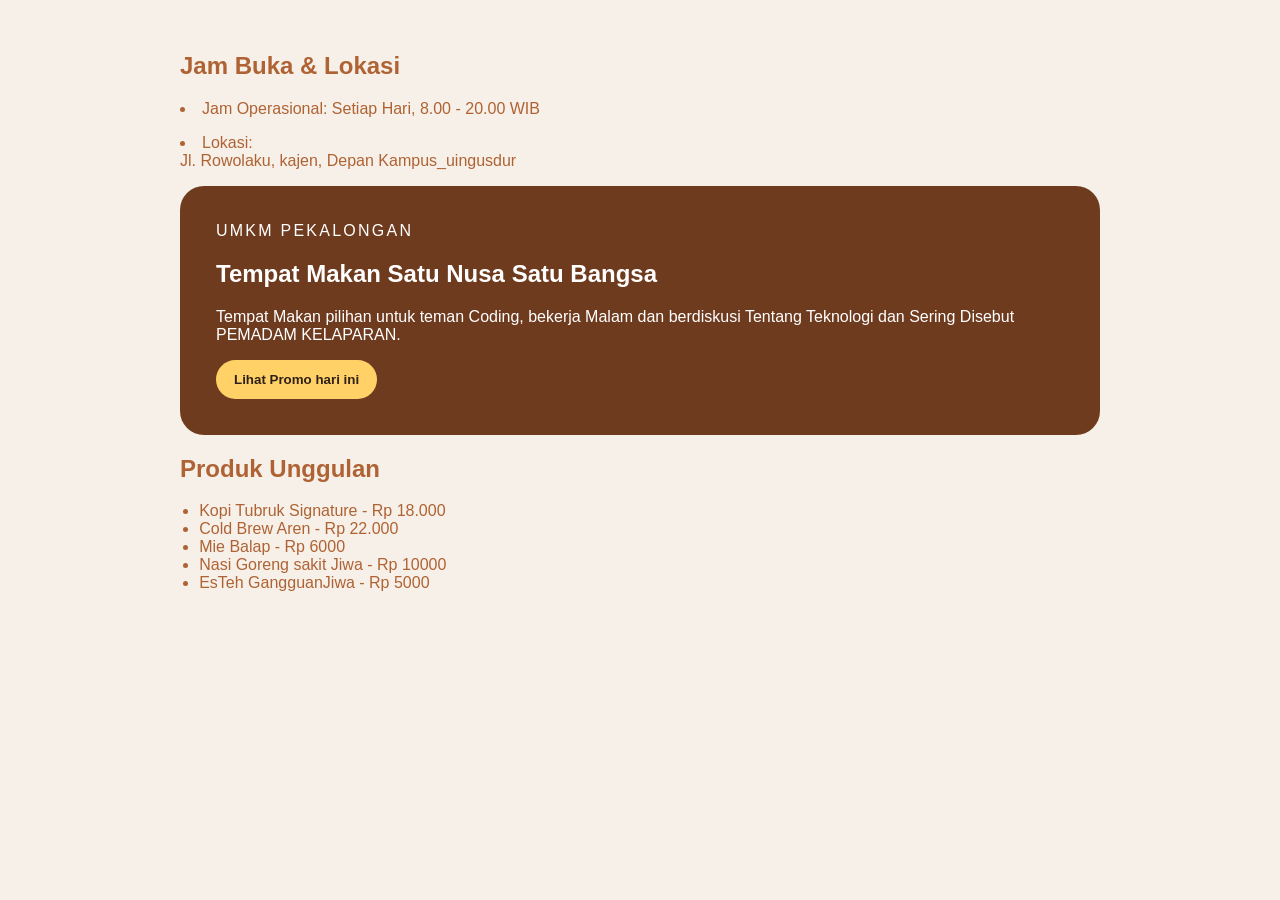
==== index.html @ de0d7c9f "Newbie" ====
<!DOCTYPE html>
<html lang="en">
<head>
    <meta charset="UTF-8">
    <meta name="viewport" content="width=device-width, initial-scale=1.0">
    <title>Tempat Makan Satu Nusa Satu Bangsa - Website UMKM</title>
    <link rel="stylesheet" href="css/style.css">
</head>
<body>
    <main class="page">
        <section aria-labelledby="lokasi-title">
            <h2 id="lokasi-title">Jam Buka & Lokasi</h2>
            <p><li>Jam Operasional: Setiap Hari, 8.00 - 20.00 WIB</li></p>
            <p><li>Lokasi:</li>Jl. Rowolaku, kajen, Depan Kampus_uingusdur</p>
         </section>

        <section class="hero">
            <p class="eyebrow">UMKM pekalongan</p>
            <h1> Tempat Makan Satu Nusa Satu Bangsa</h1>
            <p>Tempat Makan pilihan untuk teman Coding, bekerja Malam dan berdiskusi Tentang Teknologi dan Sering Disebut PEMADAM KELAPARAN.</p>
            <button id="promoButton" type="button">Lihat Promo hari ini</button>
        </section>

        <section aria-labelledby="produk-tittle">
            <h2 id="produk-tittle">Produk Unggulan</h2>
            <ul class="products">
                <li>Kopi Tubruk Signature - Rp 18.000</li>
                <li>Cold Brew Aren - Rp 22.000</li>
                <li>Mie Balap - Rp 6000</li>
                <li>Nasi Goreng sakit Jiwa - Rp 10000</li>
                <li>EsTeh GangguanJiwa - Rp 5000</li>
            </ul>
        </section>
    </main>
    <script src="js/script.js"></script>
</body>
</html>
---- css/style.css ----
body {
  margin: 0;
  color: #af6334;
  background: #f6f0e8;
  font-family: Arial, sans-serif;
}

.page {
  max-width: 920px;
  margin: 0 auto;
  padding: 32px 20px;
}

.hero {
  padding: 36px;
  color: white;
  background: #6f3b1f;
  border-radius: 24px;
}

.eyebrow {
  margin: 0 0 8px;
  letter-spacing: 0.14em;
  text-transform: uppercase;
}

.products {
  padding-left: 1.2rem;
}

button {
  padding: 12px 18px;
  color: #2f2118;
  font-weight: 700;
  cursor: pointer;
  background: #ffd166;
  border: 0;
  border-radius: 999px;
}
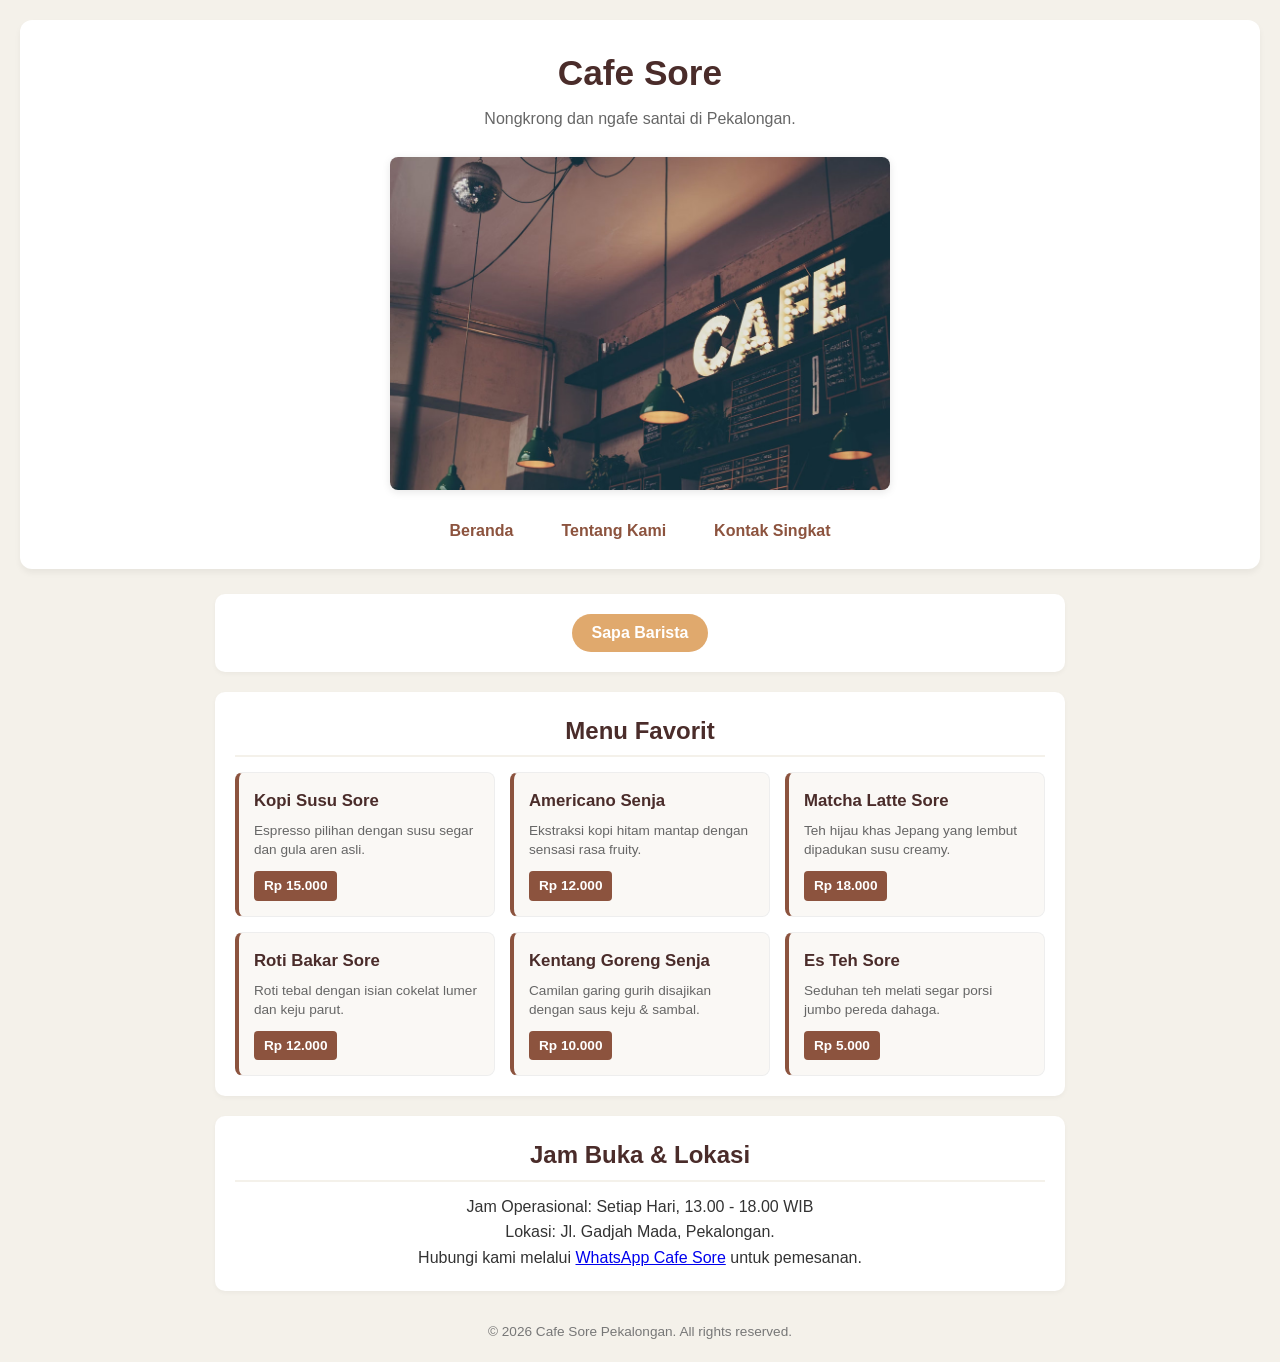
==== commit 581dd04b: "Memperbaiki folder css, js, dan tambah assets" ====
--- a/index.html
+++ b/index.html
@@ -1,37 +1,99 @@
 <!DOCTYPE html>
-<html lang="en">
+<html lang="id">
 <head>
     <meta charset="UTF-8">
     <meta name="viewport" content="width=device-width, initial-scale=1.0">
-    <title>Tempat Makan Satu Nusa Satu Bangsa - Website UMKM</title>
+    <title>Cafe Sore - Beranda</title>
+    <!-- Path diperbarui ke folder css -->
     <link rel="stylesheet" href="css/style.css">
 </head>
 <body>
-    <main class="page">
-        <section aria-labelledby="lokasi-title">
-            <h2 id="lokasi-title">Jam Buka & Lokasi</h2>
-            <p><li>Jam Operasional: Setiap Hari, 8.00 - 20.00 WIB</li></p>
-            <p><li>Lokasi:</li>Jl. Rowolaku, kajen, Depan Kampus_uingusdur</p>
-         </section>
 
-        <section class="hero">
-            <p class="eyebrow">UMKM pekalongan</p>
-            <h1> Tempat Makan Satu Nusa Satu Bangsa</h1>
-            <p>Tempat Makan pilihan untuk teman Coding, bekerja Malam dan berdiskusi Tentang Teknologi dan Sering Disebut PEMADAM KELAPARAN.</p>
-            <button id="promoButton" type="button">Lihat Promo hari ini</button>
+    <header>
+        <h1>Cafe Sore</h1>
+        <p>Nongkrong dan ngafe santai di Pekalongan.</p>
+        
+        <img src="assets/cafe.jpg" alt="Suasana interior dan meja kopi Cafe Sore Pekalongan" width="500">
+        <nav>
+            <ul>
+                <li><a href="index.html">Beranda</a></li>
+                <li><a href="tentang.html">Tentang Kami</a></li>
+                <li><a href="#profil">Kontak Singkat</a></li>
+            </ul>
+        </nav>
+    </header>
+
+    <main>
+        <section id="hero">
+            <button id="sapaButton">Sapa Barista</button>
         </section>
 
-        <section aria-labelledby="produk-tittle">
-            <h2 id="produk-tittle">Produk Unggulan</h2>
-            <ul class="products">
-                <li>Kopi Tubruk Signature - Rp 18.000</li>
-                <li>Cold Brew Aren - Rp 22.000</li>
-                <li>Mie Balap - Rp 6000</li>
-                <li>Nasi Goreng sakit Jiwa - Rp 10000</li>
-                <li>EsTeh GangguanJiwa - Rp 5000</li>
-            </ul>
+        <section id="menu">
+            <h2>Menu Favorit</h2>
+            
+            <div class="menu-grid">
+                <article class="menu-item">
+                    <h3>Kopi Susu Sore</h3>
+                    <p class="deskripsi">Espresso pilihan dengan susu segar dan gula aren asli.</p>
+                    <span class="harga">Rp 15.000</span>
+                </article>
+
+                <article class="menu-item">
+                    <h3>Americano Senja</h3>
+                    <p class="deskripsi">Ekstraksi kopi hitam mantap dengan sensasi rasa fruity.</p>
+                    <span class="harga">Rp 12.000</span>
+                </article>
+
+                <article class="menu-item">
+                    <h3>Matcha Latte Sore</h3>
+                    <p class="deskripsi">Teh hijau khas Jepang yang lembut dipadukan susu creamy.</p>
+                    <span class="harga">Rp 18.000</span>
+                </article>
+
+                <article class="menu-item">
+                    <h3>Roti Bakar Sore</h3>
+                    <p class="deskripsi">Roti tebal dengan isian cokelat lumer dan keju parut.</p>
+                    <span class="harga">Rp 12.000</span>
+                </article>
+
+                <article class="menu-item">
+                    <h3>Kentang Goreng Senja</h3>
+                    <p class="deskripsi">Camilan garing gurih disajikan dengan saus keju &amp; sambal.</p>
+                    <span class="harga">Rp 10.000</span>
+                </article>
+
+                <article class="menu-item">
+                    <h3>Es Teh Sore</h3>
+                    <p class="deskripsi">Seduhan teh melati segar porsi jumbo pereda dahaga.</p>
+                    <span class="harga">Rp 5.000</span>
+                </article>
+            </div>
+        </section>
+
+        <section id="profil">
+            <h2>Jam Buka &amp; Lokasi</h2>
+            <p>Jam Operasional: Setiap Hari, 13.00 - 18.00 WIB</p>
+            <p>Lokasi: Jl. Gadjah Mada, Pekalongan.</p>
+            <!-- Tautan WA dikoreksi agar mengarah ke nomormu -->
+            <p>Hubungi kami melalui <a href="https://wa.me/6281575019664" target="_blank" rel="noopener noreferrer">WhatsApp Cafe Sore</a> untuk pemesanan.</p>
         </section>
     </main>
+
+    <footer>
+        <p>&copy; 2026 Cafe Sore Pekalongan. All rights reserved.</p>
+    </footer>
+
+    <div id="baristaModal" class="modal">
+        <div class="modal-content">
+            <span class="close-btn" id="closeModal">&times;</span>
+           
+            <h3>Barista Cafe Sore Menyapa <img src="assets/mug-hot-solid-full.svg" alt="Ikon Kopi" class="icon-kopi"></h3>
+            <p>Halo! Selamat datang di Cafe Sore, Mau pesan kopi apa hari ini?</p>
+            <button id="okModalBtn">Siap, Mau Lihat Menu!</button>
+        </div>
+    </div>
+
+   
     <script src="js/script.js"></script>
 </body>
 </html>
--- a/css/style.css
+++ b/css/style.css
@@ -1,39 +1,233 @@
+* {
+    box-sizing: border-box;
+    margin: 0;
+    padding: 0;
+}
+
 body {
-  margin: 0;
-  color: #af6334;
-  background: #f6f0e8;
-  font-family: Arial, sans-serif;
-}
-
-.page {
-  max-width: 920px;
-  margin: 0 auto;
-  padding: 32px 20px;
-}
-
-.hero {
-  padding: 36px;
-  color: white;
-  background: #6f3b1f;
-  border-radius: 24px;
-}
-
-.eyebrow {
-  margin: 0 0 8px;
-  letter-spacing: 0.14em;
-  text-transform: uppercase;
-}
-
-.products {
-  padding-left: 1.2rem;
-}
-
-button {
-  padding: 12px 18px;
-  color: #2f2118;
-  font-weight: 700;
-  cursor: pointer;
-  background: #ffd166;
-  border: 0;
-  border-radius: 999px;
+    font-family: 'Segoe UI', Tahoma, Geneva, Verdana, sans-serif;
+    line-height: 1.6;
+    background-color: #f4f1ea;
+    color: #333;
+    padding: 20px;
+    text-align: center;
+}
+
+/* Header & Navigasi */
+header {
+    background-color: #ffffff;
+    padding: 25px;
+    border-radius: 12px;
+    box-shadow: 0 4px 6px rgba(0,0,0,0.05);
+    margin-bottom: 25px;
+}
+
+header h1 {
+    color: #4a2c2a;
+    font-size: 2.2rem;
+    margin-bottom: 5px;
+}
+
+header p {
+    color: #666;
+    margin-bottom: 15px;
+}
+
+header img {
+    border-radius: 8px;
+    max-width: 100%;
+    height: auto;
+    box-shadow: 0 2px 8px rgba(0,0,0,0.1);
+    margin: 10px 0 20px 0;
+}
+
+/* Baris Menu Navigasi */
+nav ul {
+    list-style: none;
+    display: flex;
+    justify-content: center;
+    gap: 20px;
+    padding: 0;
+}
+
+nav a {
+    text-decoration: none;
+    color: #8c533e;
+    font-weight: 600;
+    padding: 6px 14px;
+    border-radius: 6px;
+    transition: background-color 0.2s, color 0.2s;
+}
+
+nav a:hover, nav a:focus {
+    background-color: #8c533e;
+    color: #ffffff;
+    outline: none;
+}
+
+/*  Utama & Section Card */
+main {
+    max-width: 850px;
+    margin: 0 auto;
+}
+
+section {
+    background: #ffffff;
+    padding: 20px;
+    margin-bottom: 20px;
+    border-radius: 10px;
+    box-shadow: 0 2px 5px rgba(0,0,0,0.04);
+}
+
+section h2 {
+    color: #4a2c2a;
+    margin-bottom: 12px;
+    border-bottom: 2px solid #f4f1ea;
+    padding-bottom: 5px;
+}
+
+/*  Kartu Menu Favorit */
+.menu-grid {
+    display: grid;
+    grid-template-columns: repeat(auto-fit, minmax(220px, 1fr));
+    gap: 15px;
+    margin-top: 15px;
+}
+
+.menu-item {
+    background-color: #faf8f5;
+    border: 1px solid #eee;
+    border-left: 4px solid #8c533e;
+    border-radius: 8px;
+    padding: 15px;
+    text-align: left;
+    display: flex;
+    flex-direction: column;
+    justify-content: space-between;
+    transition: transform 0.2s, box-shadow 0.2s;
+}
+
+.menu-item:hover {
+    transform: translateY(-3px);
+    box-shadow: 0 4px 10px rgba(0, 0, 0, 0.08);
+}
+
+.menu-item h3 {
+    font-size: 1.05rem;
+    color: #4a2c2a;
+    margin-bottom: 6px;
+}
+
+.menu-item .deskripsi {
+    font-size: 0.85rem;
+    color: #666;
+    margin-bottom: 12px;
+    line-height: 1.4;
+}
+
+.menu-item .harga {
+    font-weight: bold;
+    color: #fff;
+    font-size: 0.85rem;
+    align-self: flex-start;
+    background: #8c533e;
+    padding: 4px 10px;
+    border-radius: 4px;
+}
+
+/* Tombol Sapa Barista */
+#sapaButton {
+    background-color: #e0a96d;
+    color: #fff;
+    border: none;
+    padding: 10px 20px;
+    font-size: 1rem;
+    font-weight: bold;
+    border-radius: 20px;
+    cursor: pointer;
+    transition: background-color 0.2s;
+}
+
+#sapaButton:hover, #sapaButton:focus {
+    background-color: #c88a4b;
+    outline: 2px solid #4a2c2a;
+}
+
+/* Footer */
+footer {
+    margin-top: 30px;
+    font-size: 0.85rem;
+    color: #777;
+}
+
+/* Pop-up Modal Custom */
+.modal {
+    display: none;
+    position: fixed;
+    z-index: 1000;
+    left: 0;
+    top: 0;
+    width: 100%;
+    height: 100%;
+    background-color: rgba(0, 0, 0, 0.5);
+    backdrop-filter: blur(3px);
+}
+
+.modal-content {
+    background-color: #ffffff;
+    margin: 15% auto;
+    padding: 25px;
+    border-radius: 12px;
+    width: 90%;
+    max-width: 400px;
+    text-align: center;
+    position: relative;
+    box-shadow: 0 5px 15px rgba(0,0,0,0.3);
+    animation: popup 0.3s ease-out;
+}
+
+@keyframes popup {
+    from { transform: scale(0.8); opacity: 0; }
+    to { transform: scale(1); opacity: 1; }
+}
+
+.close-btn {
+    position: absolute;
+    right: 15px;
+    top: 10px;
+    font-size: 24px;
+    cursor: pointer;
+    color: #888;
+}
+
+.modal-content h3 {
+    color: #4a2c2a;
+    margin-bottom: 10px;
+}
+
+.modal-content p {
+    color: #555;
+    margin-bottom: 20px;
+}
+
+#okModalBtn {
+    background-color: #8c533e;
+    color: white;
+    border: none;
+    padding: 8px 16px;
+    border-radius: 6px;
+    cursor: pointer;
+    font-weight: bold;
+}
+
+#okModalBtn:hover {
+    background-color: #4a2c2a;
+}
+
+/*  ukuran ikon SVG agar sejajar dengan teks */
+.icon-kopi {
+    width: 24px;
+    height: 24px;
+    vertical-align: middle;
+    margin-left: 6px;
 }
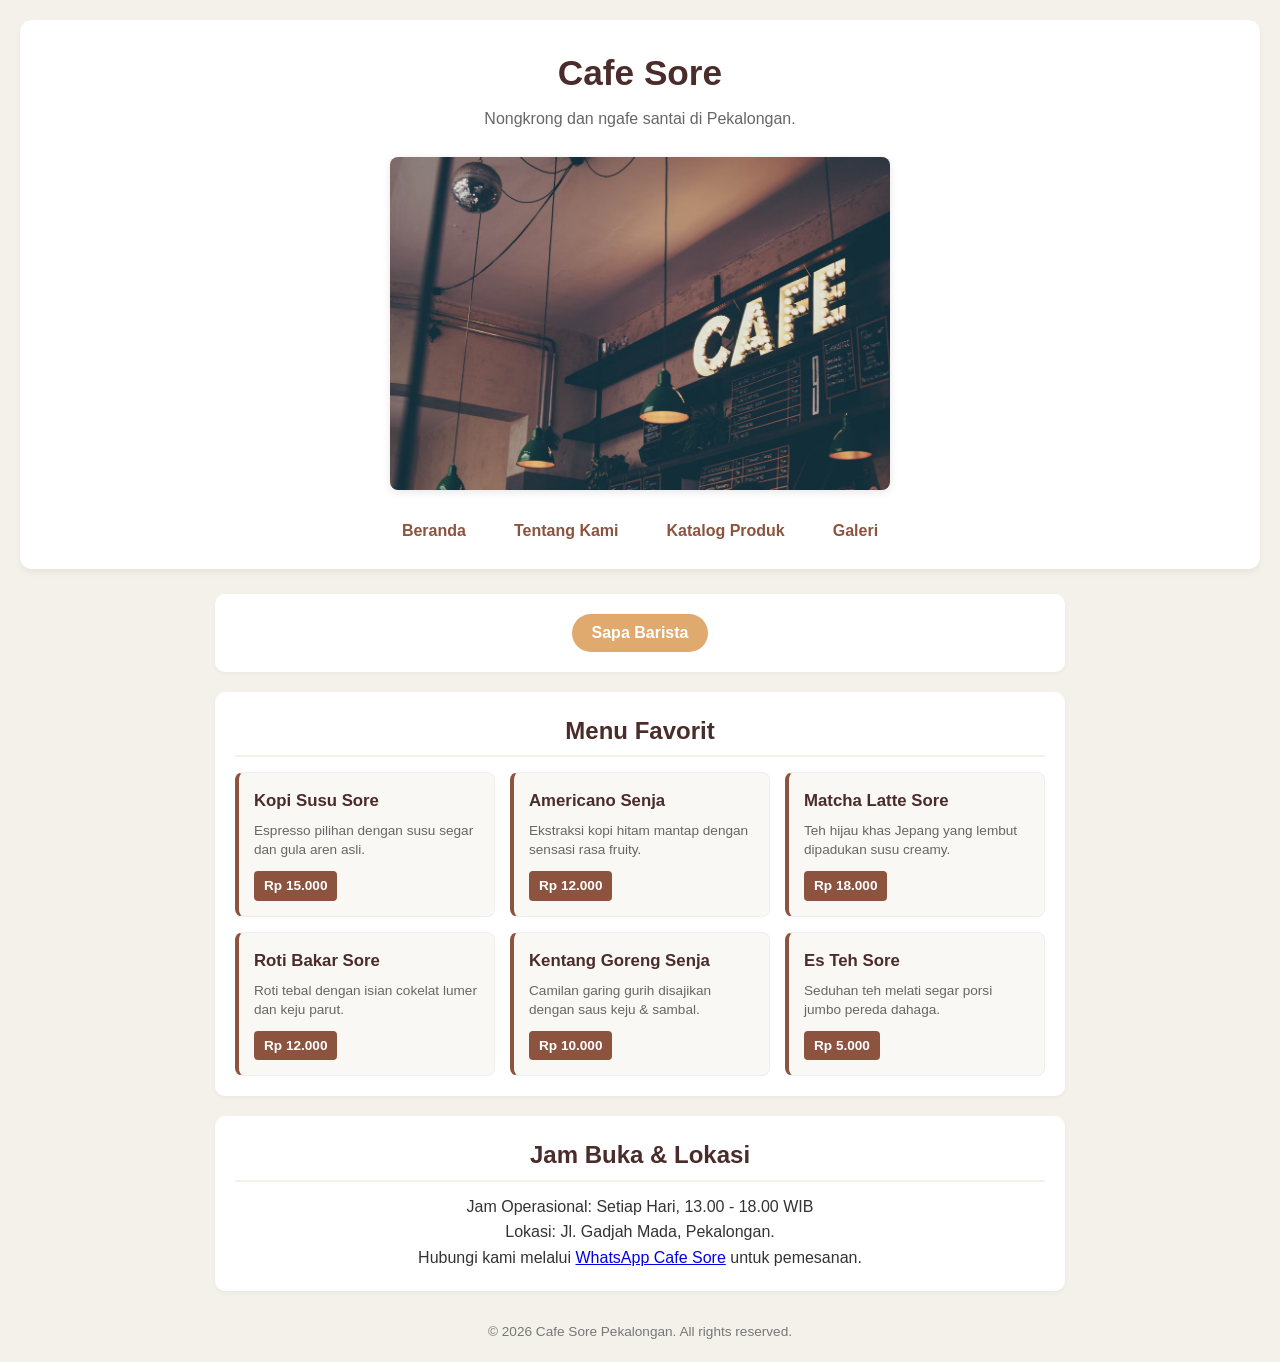
==== commit cc2d514f: "P03" ====
--- a/index.html
+++ b/index.html
@@ -4,7 +4,7 @@
     <meta charset="UTF-8">
     <meta name="viewport" content="width=device-width, initial-scale=1.0">
     <title>Cafe Sore - Beranda</title>
-    <!-- Path diperbarui ke folder css -->
+    
     <link rel="stylesheet" href="css/style.css">
 </head>
 <body>
@@ -18,7 +18,8 @@
             <ul>
                 <li><a href="index.html">Beranda</a></li>
                 <li><a href="tentang.html">Tentang Kami</a></li>
-                <li><a href="#profil">Kontak Singkat</a></li>
+                <li><a href="produk.html">Katalog Produk</a></li>
+                <li><a href="galeri.html">Galeri</a></li>
             </ul>
         </nav>
     </header>
@@ -74,8 +75,8 @@
             <h2>Jam Buka &amp; Lokasi</h2>
             <p>Jam Operasional: Setiap Hari, 13.00 - 18.00 WIB</p>
             <p>Lokasi: Jl. Gadjah Mada, Pekalongan.</p>
-            <!-- Tautan WA dikoreksi agar mengarah ke nomormu -->
-            <p>Hubungi kami melalui <a href="https://wa.me/6281575019664" target="_blank" rel="noopener noreferrer">WhatsApp Cafe Sore</a> untuk pemesanan.</p>
+           
+            <p>Hubungi kami melalui <a href="https://wa.me/6211575519664" target="_blank" rel="noopener noreferrer">WhatsApp Cafe Sore</a> untuk pemesanan.</p>
         </section>
     </main>
 
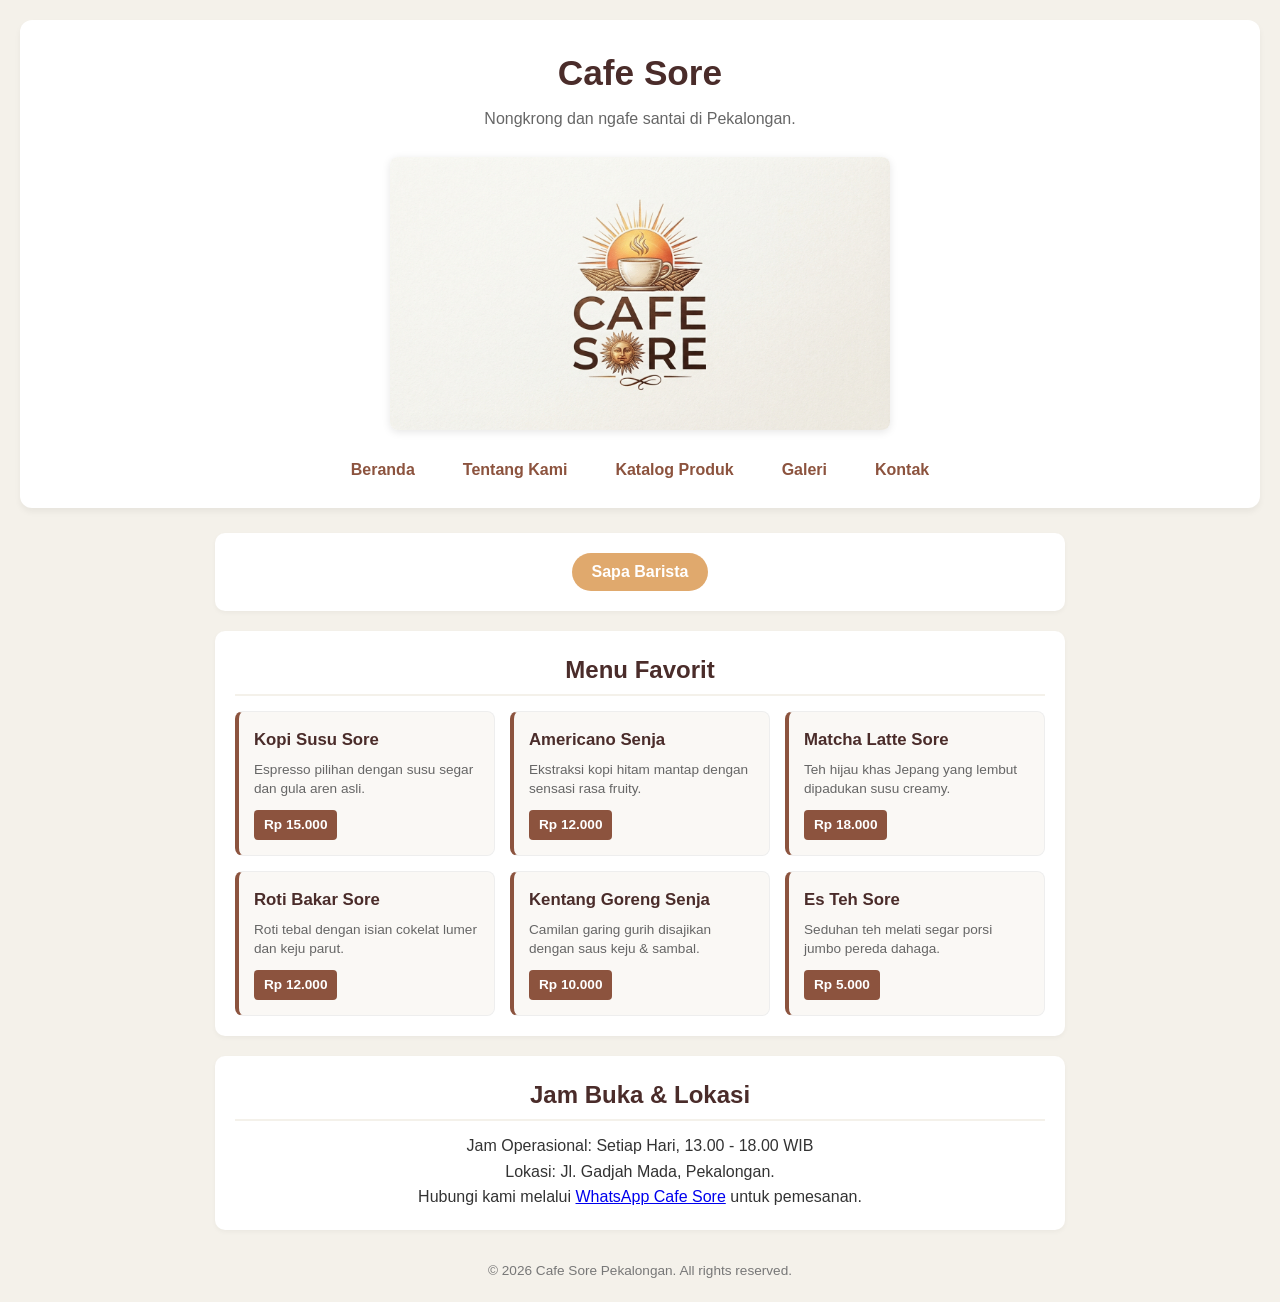
==== commit 737b54a1: "P04" ====
--- a/index.html
+++ b/index.html
@@ -13,13 +13,14 @@
         <h1>Cafe Sore</h1>
         <p>Nongkrong dan ngafe santai di Pekalongan.</p>
         
-        <img src="assets/cafe.jpg" alt="Suasana interior dan meja kopi Cafe Sore Pekalongan" width="500">
+        <img src="assets/cafeS.jpeg" alt="Suasana interior dan meja kopi Cafe Sore Pekalongan" width="500">
         <nav>
             <ul>
                 <li><a href="index.html">Beranda</a></li>
                 <li><a href="tentang.html">Tentang Kami</a></li>
                 <li><a href="produk.html">Katalog Produk</a></li>
                 <li><a href="galeri.html">Galeri</a></li>
+                <li><a href="kontak.html">Kontak</a></li> 
             </ul>
         </nav>
     </header>
@@ -94,7 +95,6 @@
         </div>
     </div>
 
-   
     <script src="js/script.js"></script>
 </body>
 </html>
--- a/css/style.css
+++ b/css/style.css
@@ -230,4 +230,76 @@
     height: 24px;
     vertical-align: middle;
     margin-left: 6px;
+}
+
+form {
+    max-width: 600px;
+    margin: 0 auto;
+    display: flex;
+    flex-direction: column;
+    gap: 15px; 
+}
+
+form div {
+    display: flex;
+    flex-direction: column;
+    text-align: left;
+}
+
+form label {
+    font-weight: bold;
+    margin-bottom: 5px;
+}
+
+form input[type="text"],
+form input[type="email"],
+form input[type="tel"],
+form textarea {
+    padding: 10px;
+    border: 1px solid #ccc;
+    border-radius: 5px;
+    font-size: 1rem;
+    width: 100%;
+    box-sizing: border-box;
+}
+
+form fieldset {
+    border: 1px solid #ccc;
+    border-radius: 5px;
+    padding: 15px;
+    margin: 10px 0;
+    text-align: left;
+}
+
+form legend {
+    font-weight: bold;
+    padding: 0 5px;
+}
+
+form fieldset div {
+    flex-direction: row;
+    align-items: center;
+    gap: 10px;
+    margin-bottom: 8px;
+}
+
+form fieldset input[type="checkbox"] {
+    width: auto;
+    margin: 0;
+}
+
+form button[type="submit"] {
+    background-color: #6f4e37; /* Warna tema cokelat kopi */
+    color: white;
+    padding: 12px;
+    border: none;
+    border-radius: 5px;
+    font-size: 1rem;
+    cursor: pointer;
+    font-weight: bold;
+    margin-top: 10px;
+}
+
+form button[type="submit"]:hover {
+    background-color: #563b28;
 }
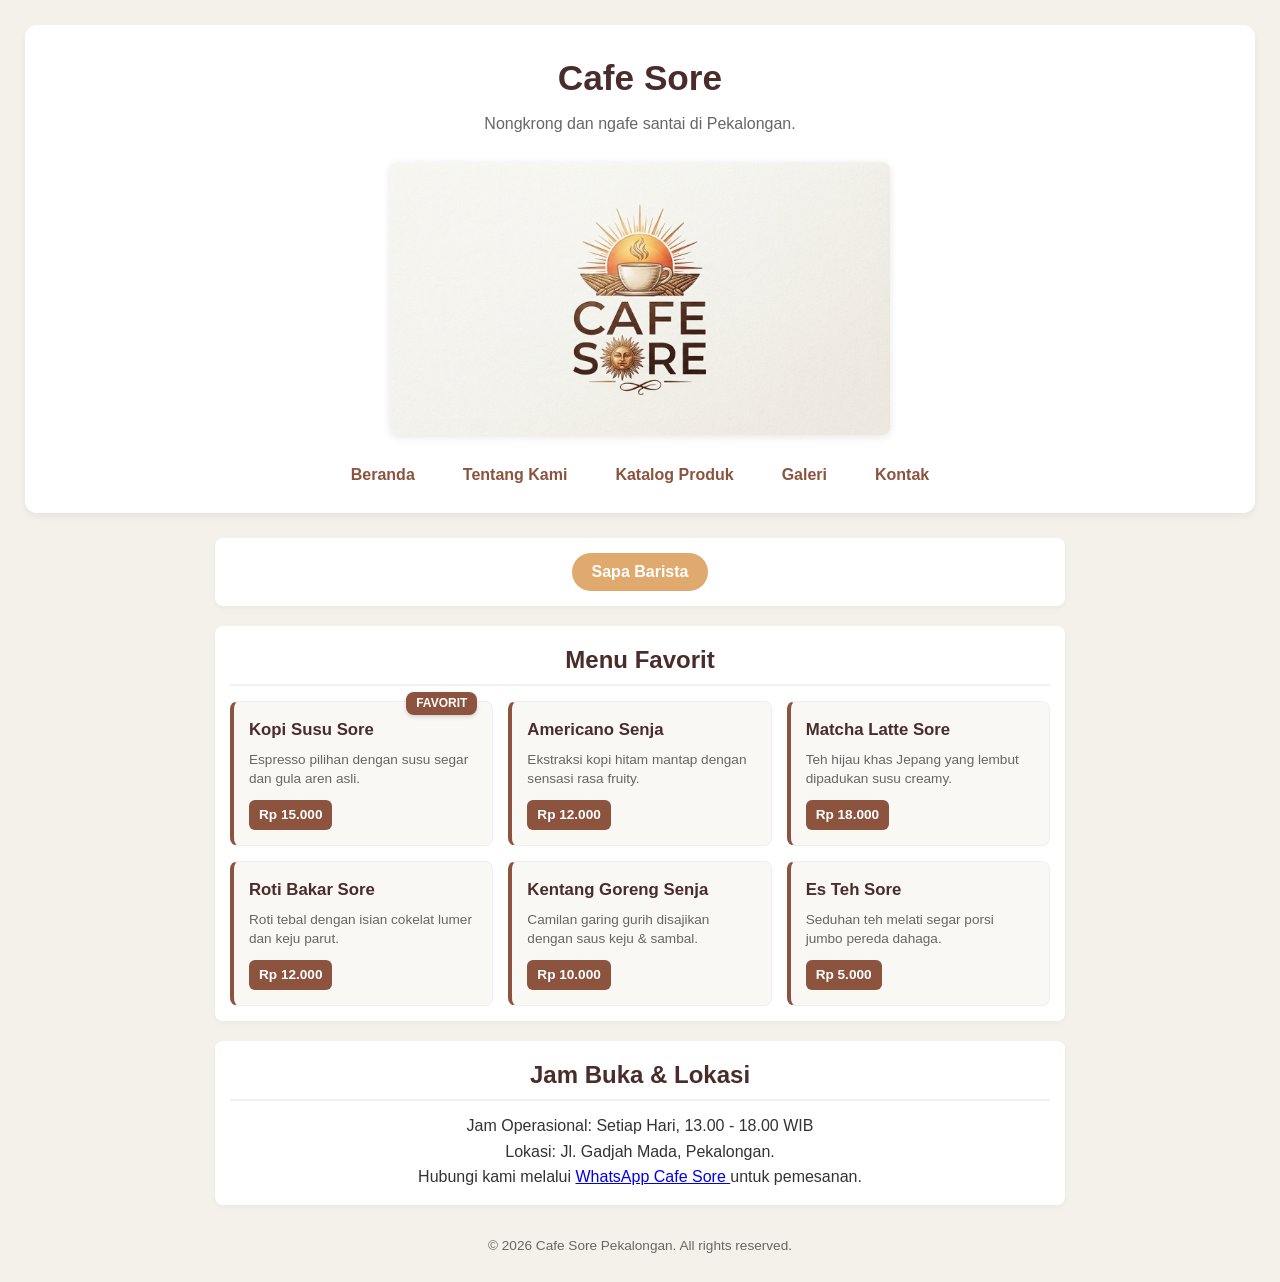
==== commit 24b2ed49: "P06" ====
--- a/index.html
+++ b/index.html
@@ -14,6 +14,7 @@
         <p>Nongkrong dan ngafe santai di Pekalongan.</p>
         
         <img src="assets/cafeS.jpeg" alt="Suasana interior dan meja kopi Cafe Sore Pekalongan" width="500">
+        
         <nav>
             <ul>
                 <li><a href="index.html">Beranda</a></li>
@@ -34,7 +35,9 @@
             <h2>Menu Favorit</h2>
             
             <div class="menu-grid">
+
                 <article class="menu-item">
+                    <span class="badge-favorit">FAVORIT</span>
                     <h3>Kopi Susu Sore</h3>
                     <p class="deskripsi">Espresso pilihan dengan susu segar dan gula aren asli.</p>
                     <span class="harga">Rp 15.000</span>
@@ -69,6 +72,7 @@
                     <p class="deskripsi">Seduhan teh melati segar porsi jumbo pereda dahaga.</p>
                     <span class="harga">Rp 5.000</span>
                 </article>
+
             </div>
         </section>
 
@@ -77,7 +81,13 @@
             <p>Jam Operasional: Setiap Hari, 13.00 - 18.00 WIB</p>
             <p>Lokasi: Jl. Gadjah Mada, Pekalongan.</p>
            
-            <p>Hubungi kami melalui <a href="https://wa.me/6211575519664" target="_blank" rel="noopener noreferrer">WhatsApp Cafe Sore</a> untuk pemesanan.</p>
+            <p>
+                Hubungi kami melalui 
+                <a href="https://wa.me/6211575519664" target="_blank" rel="noopener noreferrer">
+                    WhatsApp Cafe Sore
+                </a> 
+                untuk pemesanan.
+            </p>
         </section>
     </main>
 
@@ -89,8 +99,15 @@
         <div class="modal-content">
             <span class="close-btn" id="closeModal">&times;</span>
            
-            <h3>Barista Cafe Sore Menyapa <img src="assets/mug-hot-solid-full.svg" alt="Ikon Kopi" class="icon-kopi"></h3>
-            <p>Halo! Selamat datang di Cafe Sore, Mau pesan kopi apa hari ini?</p>
+            <h3>
+                Barista Cafe Sore Menyapa 
+                <img src="assets/mug-hot-solid-full.svg" alt="Ikon Kopi" class="icon-kopi">
+            </h3>
+
+            <p>
+                Halo! Selamat datang di Cafe Sore, Mau pesan kopi apa hari ini?
+            </p>
+
             <button id="okModalBtn">Siap, Mau Lihat Menu!</button>
         </div>
     </div>
--- a/css/style.css
+++ b/css/style.css
@@ -1,3 +1,22 @@
+:root {
+    
+    --color-primary: #8c533e;
+    --color-primary-strong: #4a2c2a;
+    --color-text: #333333;
+    --color-muted: #666666;
+    --color-surface: #ffffff;
+    --color-border: #ccc;
+    --color-focus: #8c533e;
+    
+    --space-1: 6px;
+    --space-2: 8px;
+    --space-3: 15px;
+    --space-4: 25px;
+    
+    --radius-sm: 6px;
+    --radius-md: 8px;
+}
+
 * {
     box-sizing: border-box;
     margin: 0;
@@ -8,33 +27,33 @@
     font-family: 'Segoe UI', Tahoma, Geneva, Verdana, sans-serif;
     line-height: 1.6;
     background-color: #f4f1ea;
-    color: #333;
-    padding: 20px;
+    color: var(--color-text);
+    padding: var(--space-4);
     text-align: center;
 }
 
 /* Header & Navigasi */
 header {
-    background-color: #ffffff;
-    padding: 25px;
+    background-color: var(--color-surface);
+    padding: var(--space-4);
     border-radius: 12px;
     box-shadow: 0 4px 6px rgba(0,0,0,0.05);
-    margin-bottom: 25px;
+    margin-bottom: var(--space-4);
 }
 
 header h1 {
-    color: #4a2c2a;
+    color: var(--color-primary-strong);
     font-size: 2.2rem;
     margin-bottom: 5px;
 }
 
 header p {
-    color: #666;
-    margin-bottom: 15px;
+    color: var(--color-muted);
+    margin-bottom: var(--space-3);
 }
 
 header img {
-    border-radius: 8px;
+    border-radius: var(--radius-md);
     max-width: 100%;
     height: auto;
     box-shadow: 0 2px 8px rgba(0,0,0,0.1);
@@ -52,54 +71,54 @@
 
 nav a {
     text-decoration: none;
-    color: #8c533e;
+    color: var(--color-primary);
     font-weight: 600;
-    padding: 6px 14px;
-    border-radius: 6px;
+    padding: var(--space-1) 14px;
+    border-radius: var(--radius-sm);
     transition: background-color 0.2s, color 0.2s;
 }
 
-nav a:hover, nav a:focus {
-    background-color: #8c533e;
-    color: #ffffff;
+nav a:hover, nav a:focus-visible {
+    background-color: var(--color-primary);
+    color: var(--color-surface);
     outline: none;
 }
 
-/*  Utama & Section Card */
+/* Utama & Section Card */
 main {
     max-width: 850px;
     margin: 0 auto;
 }
 
 section {
-    background: #ffffff;
-    padding: 20px;
+    background: var(--color-surface);
+    padding: var(--space-3);
     margin-bottom: 20px;
-    border-radius: 10px;
+    border-radius: var(--radius-md);
     box-shadow: 0 2px 5px rgba(0,0,0,0.04);
 }
 
 section h2 {
-    color: #4a2c2a;
+    color: var(--color-primary-strong);
     margin-bottom: 12px;
     border-bottom: 2px solid #f4f1ea;
     padding-bottom: 5px;
 }
 
-/*  Kartu Menu Favorit */
+/* Kartu Menu Favorit */
 .menu-grid {
     display: grid;
     grid-template-columns: repeat(auto-fit, minmax(220px, 1fr));
-    gap: 15px;
+    gap: var(--space-3);
     margin-top: 15px;
 }
 
 .menu-item {
     background-color: #faf8f5;
     border: 1px solid #eee;
-    border-left: 4px solid #8c533e;
-    border-radius: 8px;
-    padding: 15px;
+    border-left: 4px solid var(--color-primary);
+    border-radius: var(--radius-md);
+    padding: var(--space-3);
     text-align: left;
     display: flex;
     flex-direction: column;
@@ -114,31 +133,31 @@
 
 .menu-item h3 {
     font-size: 1.05rem;
-    color: #4a2c2a;
+    color: var(--color-primary-strong);
     margin-bottom: 6px;
 }
 
 .menu-item .deskripsi {
     font-size: 0.85rem;
-    color: #666;
+    color: var(--color-muted);
     margin-bottom: 12px;
     line-height: 1.4;
 }
 
 .menu-item .harga {
     font-weight: bold;
-    color: #fff;
+    color: var(--color-surface);
     font-size: 0.85rem;
     align-self: flex-start;
-    background: #8c533e;
+    background: var(--color-primary);
     padding: 4px 10px;
-    border-radius: 4px;
+    border-radius: var(--radius-sm);
 }
 
 /* Tombol Sapa Barista */
 #sapaButton {
     background-color: #e0a96d;
-    color: #fff;
+    color: var(--color-surface);
     border: none;
     padding: 10px 20px;
     font-size: 1rem;
@@ -148,16 +167,16 @@
     transition: background-color 0.2s;
 }
 
-#sapaButton:hover, #sapaButton:focus {
+#sapaButton:hover, #sapaButton:focus-visible {
     background-color: #c88a4b;
-    outline: 2px solid #4a2c2a;
+    outline: 2px solid var(--color-primary-strong);
 }
 
 /* Footer */
 footer {
     margin-top: 30px;
     font-size: 0.85rem;
-    color: #777;
+    color: var(--color-muted);
 }
 
 /* Pop-up Modal Custom */
@@ -174,9 +193,9 @@
 }
 
 .modal-content {
-    background-color: #ffffff;
+    background-color: var(--color-surface);
     margin: 15% auto;
-    padding: 25px;
+    padding: var(--space-4);
     border-radius: 12px;
     width: 90%;
     max-width: 400px;
@@ -201,30 +220,29 @@
 }
 
 .modal-content h3 {
-    color: #4a2c2a;
+    color: var(--color-primary-strong);
     margin-bottom: 10px;
 }
 
 .modal-content p {
-    color: #555;
+    color: var(--color-muted);
     margin-bottom: 20px;
 }
 
 #okModalBtn {
-    background-color: #8c533e;
-    color: white;
+    background-color: var(--color-primary);
+    color: var(--color-surface);
     border: none;
     padding: 8px 16px;
-    border-radius: 6px;
+    border-radius: var(--radius-sm);
     cursor: pointer;
     font-weight: bold;
 }
 
 #okModalBtn:hover {
-    background-color: #4a2c2a;
-}
-
-/*  ukuran ikon SVG agar sejajar dengan teks */
+    background-color: var(--color-primary-strong);
+}
+
 .icon-kopi {
     width: 24px;
     height: 24px;
@@ -237,7 +255,7 @@
     margin: 0 auto;
     display: flex;
     flex-direction: column;
-    gap: 15px; 
+    gap: var(--space-3); 
 }
 
 form div {
@@ -256,17 +274,17 @@
 form input[type="tel"],
 form textarea {
     padding: 10px;
-    border: 1px solid #ccc;
-    border-radius: 5px;
+    border: 1px solid var(--color-border);
+    border-radius: var(--radius-sm);
     font-size: 1rem;
     width: 100%;
     box-sizing: border-box;
 }
 
 form fieldset {
-    border: 1px solid #ccc;
-    border-radius: 5px;
-    padding: 15px;
+    border: 1px solid var(--color-border);
+    border-radius: var(--radius-sm);
+    padding: var(--space-3);
     margin: 10px 0;
     text-align: left;
 }
@@ -289,17 +307,42 @@
 }
 
 form button[type="submit"] {
-    background-color: #6f4e37; /* Warna tema cokelat kopi */
-    color: white;
+    background-color: var(--color-primary-strong);
+    color: var(--color-surface);
     padding: 12px;
     border: none;
-    border-radius: 5px;
+    border-radius: var(--radius-sm);
     font-size: 1rem;
     cursor: pointer;
     font-weight: bold;
     margin-top: 10px;
 }
 
-form button[type="submit"]:hover {
-    background-color: #563b28;
+form button[type="submit"]:hover,
+form button[type="submit"]:focus-visible {
+    background-color: var(--color-primary);
+    outline: 2px solid var(--color-focus);
+}
+
+a:focus-visible, input:focus-visible, select:focus-visible, textarea:focus-visible {
+    outline: 2px solid var(--color-focus);
+    outline-offset: 2px;
+}
+
+/*  Badge Produk */
+  .menu-item {
+    position: relative;
+}
+
+.badge-favorit {
+    position: absolute;
+    top: -10px;
+    right: 15px;
+    background-color: var(--color-primary);
+    color: #ffffff;
+    font-size: 0.75rem;
+    font-weight: bold;
+    padding: 2px 10px;
+    border-radius: var(--radius-md);
+    box-shadow: 0 2px 4px rgba(0, 0, 0, 0.15);
 }
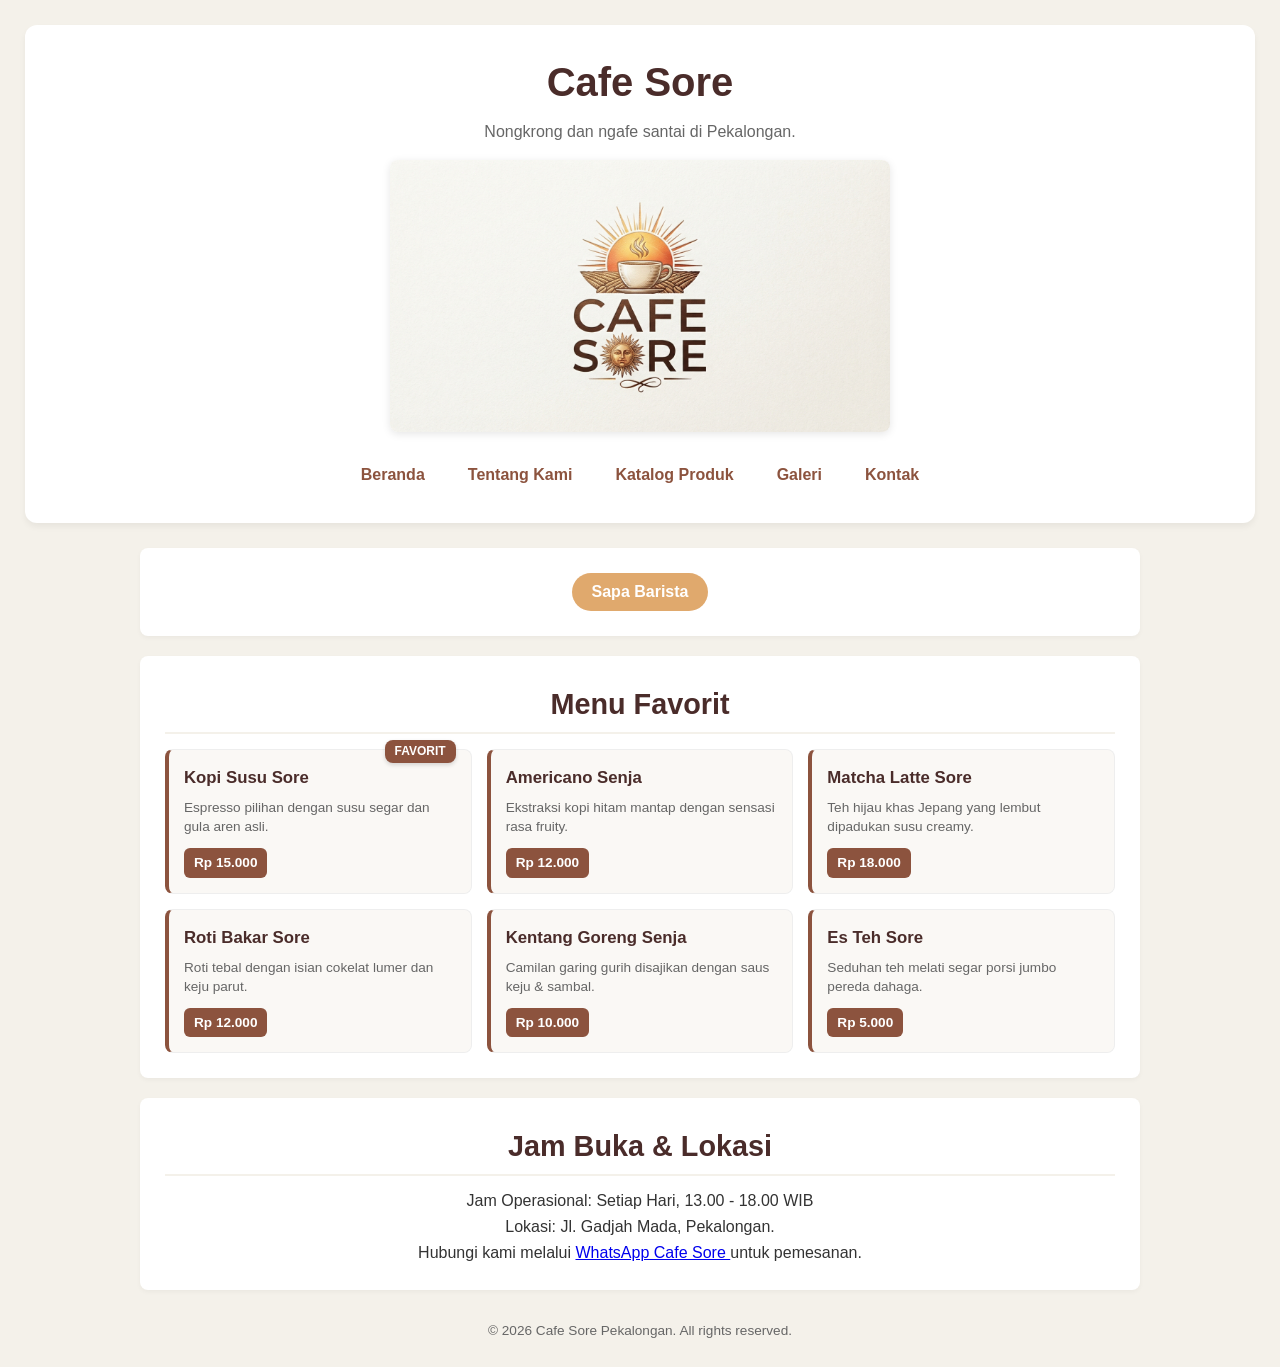
==== commit 448f9b4d: "P07" ====
--- a/index.html
+++ b/index.html
@@ -5,6 +5,7 @@
     <meta name="viewport" content="width=device-width, initial-scale=1.0">
     <title>Cafe Sore - Beranda</title>
     
+    <link rel="icon" href="data:,">
     <link rel="stylesheet" href="css/style.css">
 </head>
 <body>
--- a/css/style.css
+++ b/css/style.css
@@ -1,5 +1,4 @@
 :root {
-    
     --color-primary: #8c533e;
     --color-primary-strong: #4a2c2a;
     --color-text: #333333;
@@ -15,6 +14,10 @@
     
     --radius-sm: 6px;
     --radius-md: 8px;
+
+    --font-h1: clamp(1.75rem, 1.2rem + 2vw, 2.5rem);
+    --font-h2: clamp(1.3rem, 1rem + 1vw, 1.8rem);
+    --container-padding: clamp(12px, 3vw, 25px);
 }
 
 * {
@@ -28,14 +31,24 @@
     line-height: 1.6;
     background-color: #f4f1ea;
     color: var(--color-text);
-    padding: var(--space-4);
+    padding: var(--container-padding);
     text-align: center;
 }
 
-/* Header & Navigasi */
+img, video, iframe {
+    max-width: 100%;
+    height: auto;
+    display: block;
+}
+
+.table-wrapper {
+    width: 100%;
+    overflow-x: auto; /* Mencegah overflow tabel di HP */
+}
+
 header {
     background-color: var(--color-surface);
-    padding: var(--space-4);
+    padding: var(--container-padding);
     border-radius: 12px;
     box-shadow: 0 4px 6px rgba(0,0,0,0.05);
     margin-bottom: var(--space-4);
@@ -43,7 +56,7 @@
 
 header h1 {
     color: var(--color-primary-strong);
-    font-size: 2.2rem;
+    font-size: var(--font-h1);
     margin-bottom: 5px;
 }
 
@@ -54,26 +67,30 @@
 
 header img {
     border-radius: var(--radius-md);
-    max-width: 100%;
-    height: auto;
     box-shadow: 0 2px 8px rgba(0,0,0,0.1);
-    margin: 10px 0 20px 0;
-}
-
-/* Baris Menu Navigasi */
+    margin: 10px auto 20px auto;
+}
+
+/* tumpuk vertikal 1d */
 nav ul {
     list-style: none;
     display: flex;
-    justify-content: center;
-    gap: 20px;
+    flex-direction: column;
+    align-items: center;
+    gap: 10px;
     padding: 0;
 }
 
+nav li {
+    width: 100%;
+}
+
 nav a {
+    display: block;
     text-decoration: none;
     color: var(--color-primary);
     font-weight: 600;
-    padding: var(--space-1) 14px;
+    padding: 10px 14px;
     border-radius: var(--radius-sm);
     transition: background-color 0.2s, color 0.2s;
 }
@@ -84,15 +101,15 @@
     outline: none;
 }
 
-/* Utama & Section Card */
 main {
-    max-width: 850px;
+    width: 100%;
+    max-width: 1000px;
     margin: 0 auto;
 }
 
 section {
     background: var(--color-surface);
-    padding: var(--space-3);
+    padding: var(--container-padding);
     margin-bottom: 20px;
     border-radius: var(--radius-md);
     box-shadow: 0 2px 5px rgba(0,0,0,0.04);
@@ -100,20 +117,22 @@
 
 section h2 {
     color: var(--color-primary-strong);
+    font-size: var(--font-h2);
     margin-bottom: 12px;
     border-bottom: 2px solid #f4f1ea;
     padding-bottom: 5px;
 }
 
-/* Kartu Menu Favorit */
+/* Katalog Produk */
 .menu-grid {
     display: grid;
-    grid-template-columns: repeat(auto-fit, minmax(220px, 1fr));
+    grid-template-columns: 1fr;
     gap: var(--space-3);
     margin-top: 15px;
 }
 
 .menu-item {
+    position: relative; /* Containing Block untuk Badge */
     background-color: #faf8f5;
     border: 1px solid #eee;
     border-left: 4px solid var(--color-primary);
@@ -131,6 +150,19 @@
     box-shadow: 0 4px 10px rgba(0, 0, 0, 0.08);
 }
 
+.badge-favorit {
+    position: absolute;
+    top: -10px;
+    right: 15px;
+    background-color: var(--color-primary);
+    color: #ffffff;
+    font-size: 0.75rem;
+    font-weight: bold;
+    padding: 2px 10px;
+    border-radius: var(--radius-md);
+    box-shadow: 0 2px 4px rgba(0, 0, 0, 0.15);
+}
+
 .menu-item h3 {
     font-size: 1.05rem;
     color: var(--color-primary-strong);
@@ -172,14 +204,94 @@
     outline: 2px solid var(--color-primary-strong);
 }
 
-/* Footer */
+/* kontak */
+form {
+    width: 100%;
+    max-width: 600px;
+    margin: 0 auto;
+    display: flex;
+    flex-direction: column;
+    gap: var(--space-3); 
+}
+
+form div {
+    display: flex;
+    flex-direction: column;
+    text-align: left;
+}
+
+form label {
+    font-weight: bold;
+    margin-bottom: 5px;
+}
+
+form input[type="text"],
+form input[type="email"],
+form input[type="tel"],
+form textarea {
+    padding: 10px;
+    border: 1px solid var(--color-border);
+    border-radius: var(--radius-sm);
+    font-size: 1rem;
+    width: 100%;
+    box-sizing: border-box;
+}
+
+form fieldset {
+    border: 1px solid var(--color-border);
+    border-radius: var(--radius-sm);
+    padding: var(--space-3);
+    margin: 10px 0;
+    text-align: left;
+}
+
+form legend {
+    font-weight: bold;
+    padding: 0 5px;
+}
+
+form fieldset div {
+    flex-direction: row;
+    align-items: center;
+    gap: 10px;
+    margin-bottom: 8px;
+}
+
+form fieldset input[type="checkbox"] {
+    width: auto;
+    margin: 0;
+}
+
+form button[type="submit"] {
+    background-color: var(--color-primary-strong);
+    color: var(--color-surface);
+    padding: 12px;
+    border: none;
+    border-radius: var(--radius-sm);
+    font-size: 1rem;
+    cursor: pointer;
+    font-weight: bold;
+    margin-top: 10px;
+}
+
+form button[type="submit"]:hover,
+form button[type="submit"]:focus-visible {
+    background-color: var(--color-primary);
+    outline: 2px solid var(--color-focus);
+}
+
+/* fokus outline */
+a:focus-visible, input:focus-visible, select:focus-visible, textarea:focus-visible {
+    outline: 2px solid var(--color-focus);
+    outline-offset: 2px;
+}
+
 footer {
     margin-top: 30px;
     font-size: 0.85rem;
     color: var(--color-muted);
 }
 
-/* Pop-up Modal Custom */
 .modal {
     display: none;
     position: fixed;
@@ -250,99 +362,25 @@
     margin-left: 6px;
 }
 
-form {
-    max-width: 600px;
-    margin: 0 auto;
-    display: flex;
-    flex-direction: column;
-    gap: var(--space-3); 
-}
-
-form div {
-    display: flex;
-    flex-direction: column;
-    text-align: left;
-}
-
-form label {
-    font-weight: bold;
-    margin-bottom: 5px;
-}
-
-form input[type="text"],
-form input[type="email"],
-form input[type="tel"],
-form textarea {
-    padding: 10px;
-    border: 1px solid var(--color-border);
-    border-radius: var(--radius-sm);
-    font-size: 1rem;
-    width: 100%;
-    box-sizing: border-box;
-}
-
-form fieldset {
-    border: 1px solid var(--color-border);
-    border-radius: var(--radius-sm);
-    padding: var(--space-3);
-    margin: 10px 0;
-    text-align: left;
-}
-
-form legend {
-    font-weight: bold;
-    padding: 0 5px;
-}
-
-form fieldset div {
-    flex-direction: row;
-    align-items: center;
-    gap: 10px;
-    margin-bottom: 8px;
-}
-
-form fieldset input[type="checkbox"] {
-    width: auto;
-    margin: 0;
-}
-
-form button[type="submit"] {
-    background-color: var(--color-primary-strong);
-    color: var(--color-surface);
-    padding: 12px;
-    border: none;
-    border-radius: var(--radius-sm);
-    font-size: 1rem;
-    cursor: pointer;
-    font-weight: bold;
-    margin-top: 10px;
-}
-
-form button[type="submit"]:hover,
-form button[type="submit"]:focus-visible {
-    background-color: var(--color-primary);
-    outline: 2px solid var(--color-focus);
-}
-
-a:focus-visible, input:focus-visible, select:focus-visible, textarea:focus-visible {
-    outline: 2px solid var(--color-focus);
-    outline-offset: 2px;
-}
-
-/*  Badge Produk */
-  .menu-item {
-    position: relative;
-}
-
-.badge-favorit {
-    position: absolute;
-    top: -10px;
-    right: 15px;
-    background-color: var(--color-primary);
-    color: #ffffff;
-    font-size: 0.75rem;
-    font-weight: bold;
-    padding: 2px 10px;
-    border-radius: var(--radius-md);
-    box-shadow: 0 2px 4px rgba(0, 0, 0, 0.15);
+/* rata hp & tablet */
+@media (min-width: 600px) {
+    nav ul {
+        flex-direction: row; 
+        justify-content: center;
+        gap: 15px;
+    }
+
+    nav li {
+        width: auto;
+    }
+
+    .menu-grid {
+        grid-template-columns: repeat(2, 1fr);
+    }
+}
+
+@media (min-width: 992px) {
+    .menu-grid {
+        grid-template-columns: repeat(3, 1fr); 
+    }
 }
